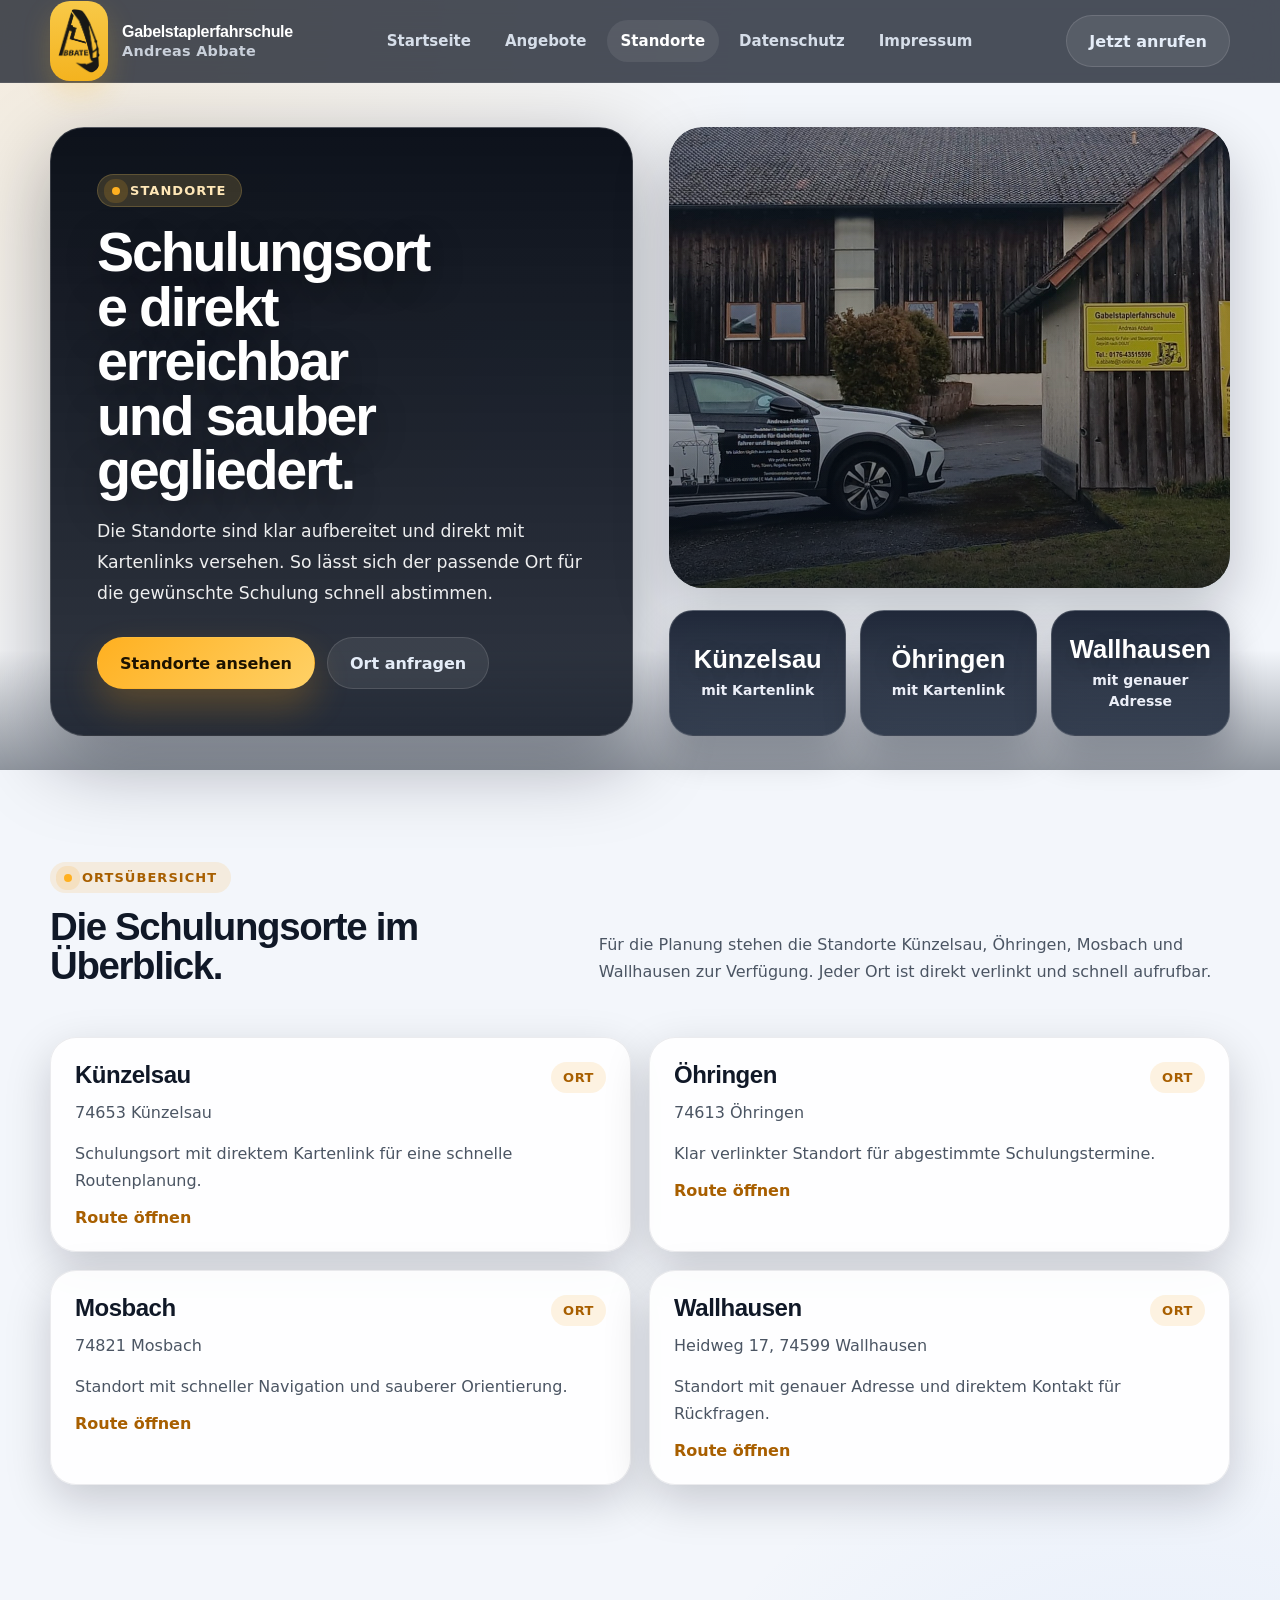
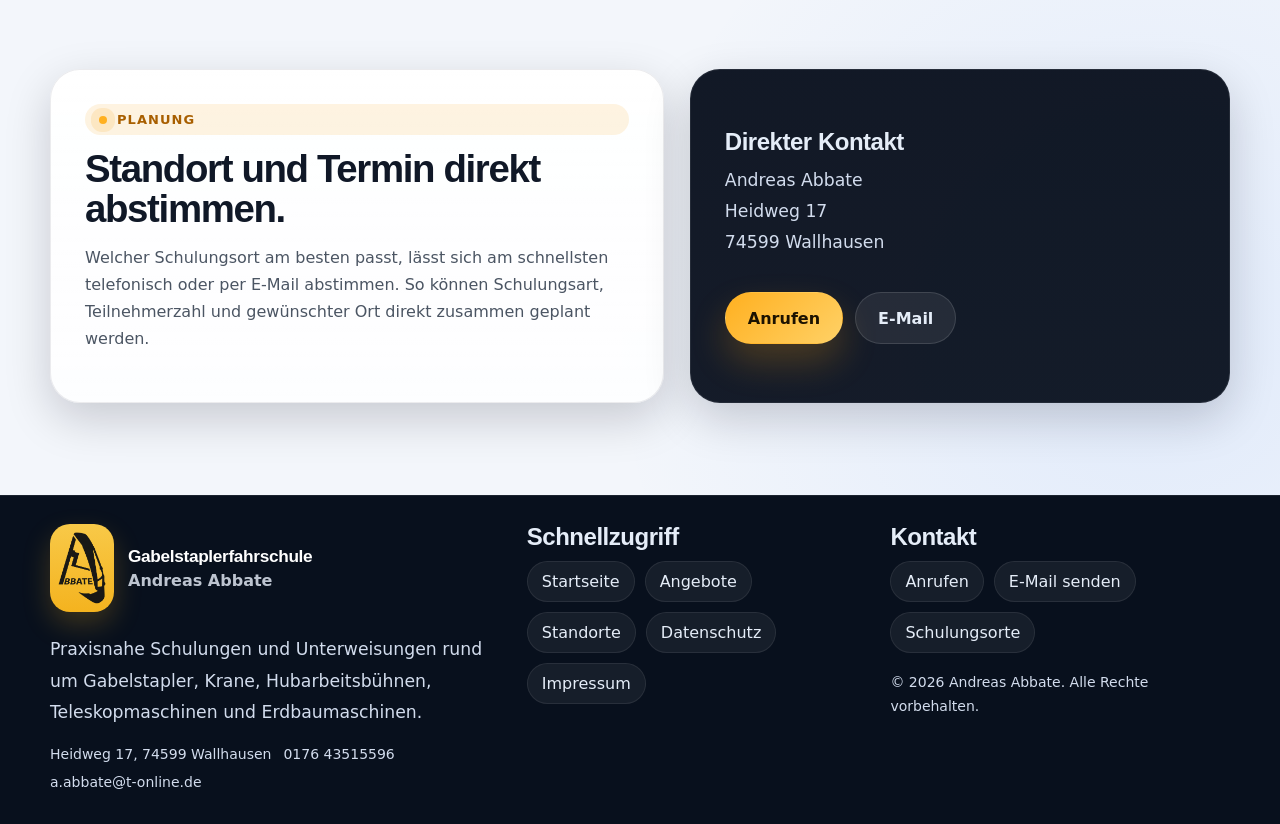
==== standorte/index.html @ abc6b9d5 "Add files via upload" ====
<!DOCTYPE html>

<html lang="de">
<head>
<meta charset="utf-8"/>
<meta content="width=device-width, initial-scale=1" name="viewport"/>
<title>Standorte | Gabelstaplerfahrschule Andreas Abbate</title>
<meta content="Schulungsorte in Künzelsau, Öhringen, Mosbach und Wallhausen übersichtlich dargestellt." name="description"/>
<link href="https://gabelstaplerfahrschule-andreas.de/standorte/" rel="canonical"/>
<meta content="#0b1220" name="theme-color"/>
<meta content="Standorte | Gabelstaplerfahrschule Andreas Abbate" property="og:title"/>
<meta content="Alle Schulungsorte direkt mit Kartenlink." property="og:description"/>
<meta content="website" property="og:type"/>
<meta content="https://gabelstaplerfahrschule-andreas.de/standorte/" property="og:url"/>
<meta content="https://gabelstaplerfahrschule-andreas.de/assets/img/hero-grid.svg" property="og:image"/>
<link href="../assets/img/favicon.svg" rel="icon" type="image/svg+xml"/>
<link href="../assets/css/styles.css" rel="stylesheet"/>
<script type="application/ld+json">{"@context": "https://schema.org", "@type": "LocalBusiness", "name": "Gabelstaplerfahrschule Andreas Abbate", "email": "a.abbate@t-online.de", "telephone": "0176 43515596", "address": {"@type": "PostalAddress", "streetAddress": "Heidweg 17", "postalCode": "74599", "addressLocality": "Wallhausen", "addressCountry": "DE"}, "url": "https://gabelstaplerfahrschule-andreas.de/"}</script>
</head>
<body class="subpage">
<header class="site-header">
<div class="header-inner">
<a aria-label="Gabelstaplerfahrschule Andreas Abbate" class="brand" href="../"><img alt="Abbate Logo" class="brand-mark" src="../assets/img/logo-abbate.png"/><span class="brand-copy"><strong>Gabelstaplerfahrschule</strong><small>Andreas Abbate</small></span></a>
<div class="nav-wrap" data-nav-wrap="">
<nav aria-label="Hauptnavigation" class="nav">
<a href="../">Startseite</a><a href="../angebote/">Angebote</a><a class="is-active" href="../standorte/">Standorte</a><a href="../datenschutz/">Datenschutz</a><a href="../impressum/">Impressum</a>
</nav>
</div>
<div class="header-actions">
<a class="btn btn--ghost" href="tel:+4917643515596">Jetzt anrufen</a>
<button aria-expanded="false" aria-label="Menü öffnen" class="burger" data-burger="" type="button">
<svg aria-hidden="true" fill="none" height="22" viewbox="0 0 24 24" width="22"><path d="M4 7H20" stroke="currentColor" stroke-linecap="round" stroke-width="2"></path><path d="M4 12H20" stroke="currentColor" stroke-linecap="round" stroke-width="2"></path><path d="M4 17H20" stroke="currentColor" stroke-linecap="round" stroke-width="2"></path></svg>
</button>
</div>
</div>
</header>
<main>
<section class="hero">
<div class="hero-grid">
<div class="hero-copy" data-reveal="">
<span class="eyebrow">Standorte</span>
<h1>Schulungsorte direkt erreichbar und sauber gegliedert.</h1>
<p class="lead">Die Standorte sind klar aufbereitet und direkt mit Kartenlinks versehen. So lässt sich der passende Ort für die gewünschte Schulung schnell abstimmen.</p>
<div class="btn-row" style="margin-top:28px;">
<a class="btn btn--primary" href="#orte">Standorte ansehen</a>
<a class="btn btn--ghost" href="mailto:a.abbate@t-online.de">Ort anfragen</a>
</div>
</div>
<div class="hero-side" data-reveal="">
<div aria-hidden="true" class="visual-card visual-card--photo visual-card--standorte"></div>
<div class="stat-panel">
<div class="stat-card"><strong>Künzelsau</strong><span>mit Kartenlink</span></div>
<div class="stat-card"><strong>Öhringen</strong><span>mit Kartenlink</span></div>
<div class="stat-card"><strong>Wallhausen</strong><span>mit genauer Adresse</span></div>
</div>
</div>
</div>
</section>
<section class="section" id="orte">
<div class="container">
<div class="section-head" data-reveal="">
<div>
<span class="eyebrow">Ortsübersicht</span>
<h2>Die Schulungsorte im Überblick.</h2>
</div>
<p class="body-copy">Für die Planung stehen die Standorte Künzelsau, Öhringen, Mosbach und Wallhausen zur Verfügung. Jeder Ort ist direkt verlinkt und schnell aufrufbar.</p>
</div>
<div class="location-grid">
<article class="location-card" data-reveal="">
<div class="location-top">
<div>
<h3>Künzelsau</h3>
<p>74653 Künzelsau</p>
</div>
<span class="tag">Ort</span>
</div>
<p>Schulungsort mit direktem Kartenlink für eine schnelle Routenplanung.</p>
<a class="inline-link" href="https://www.google.com/maps/search/?api=1&amp;query=74653+K%C3%BCnzelsau" rel="noopener" target="_blank">Route öffnen</a>
</article>
<article class="location-card" data-reveal="">
<div class="location-top">
<div>
<h3>Öhringen</h3>
<p>74613 Öhringen</p>
</div>
<span class="tag">Ort</span>
</div>
<p>Klar verlinkter Standort für abgestimmte Schulungstermine.</p>
<a class="inline-link" href="https://www.google.com/maps/search/?api=1&amp;query=74613+%C3%96hringen" rel="noopener" target="_blank">Route öffnen</a>
</article>
<article class="location-card" data-reveal="">
<div class="location-top">
<div>
<h3>Mosbach</h3>
<p>74821 Mosbach</p>
</div>
<span class="tag">Ort</span>
</div>
<p>Standort mit schneller Navigation und sauberer Orientierung.</p>
<a class="inline-link" href="https://www.google.com/maps/search/?api=1&amp;query=74821+Mosbach" rel="noopener" target="_blank">Route öffnen</a>
</article>
<article class="location-card" data-reveal="">
<div class="location-top">
<div>
<h3>Wallhausen</h3>
<p>Heidweg 17, 74599 Wallhausen</p>
</div>
<span class="tag">Ort</span>
</div>
<p>Standort mit genauer Adresse und direktem Kontakt für Rückfragen.</p>
<a class="inline-link" href="https://www.google.com/maps/search/?api=1&amp;query=Heidweg+17+74599+Wallhausen" rel="noopener" target="_blank">Route öffnen</a>
</article>
</div>
</div>
</section>
<section class="section">
<div class="container split-section">
<div class="split-panel" data-reveal="">
<span class="eyebrow">Planung</span>
<h2>Standort und Termin direkt abstimmen.</h2>
<p class="body-copy">Welcher Schulungsort am besten passt, lässt sich am schnellsten telefonisch oder per E-Mail abstimmen. So können Schulungsart, Teilnehmerzahl und gewünschter Ort direkt zusammen geplant werden.</p>
</div>
<div class="split-panel split-panel--dark" data-reveal="">
<h3>Direkter Kontakt</h3>
<p class="lead">Andreas Abbate<br/>Heidweg 17<br/>74599 Wallhausen</p>
<div class="btn-row" style="margin-top:18px;">
<a class="btn btn--primary" href="tel:+4917643515596">Anrufen</a>
<a class="btn btn--ghost" href="mailto:a.abbate@t-online.de">E-Mail</a>
</div>
</div>
</div>
</section>
</main>
<footer class="site-footer">
<div class="footer-grid">
<div><div class="footer-brand"><img alt="Abbate Logo" class="brand-mark" src="../assets/img/logo-abbate.png"/><div class="footer-brand-copy"><strong>Gabelstaplerfahrschule</strong><span>Andreas Abbate</span></div></div>

<p class="lead" style="margin-top:18px; max-width:46ch;">Praxisnahe Schulungen und Unterweisungen rund um Gabelstapler, Krane, Hubarbeitsbühnen, Teleskopmaschinen und Erdbaumaschinen.</p>
<div class="footer-meta">
<span>Heidweg 17, 74599 Wallhausen</span>
<span>0176 43515596</span>
<span>a.abbate@t-online.de</span>
</div>
</div>
<div>
<h3>Schnellzugriff</h3>
<div class="footer-links">
<a href="../">Startseite</a>
<a href="../angebote/">Angebote</a>
<a href="../standorte/">Standorte</a>
<a href="../datenschutz/">Datenschutz</a>
<a href="../impressum/">Impressum</a>
</div>
</div>
<div>
<h3>Kontakt</h3>
<div class="footer-links">
<a href="tel:+4917643515596">Anrufen</a>
<a href="mailto:a.abbate@t-online.de">E-Mail senden</a>
<a href="../standorte/">Schulungsorte</a>
</div>
<p class="small-note" style="margin-top:18px; color:var(--text-soft);">© <span data-year=""></span> Andreas Abbate. Alle Rechte vorbehalten.</p>
</div>
</div>
</footer>
<script src="../assets/js/main.js"></script>
</body>
</html>
---- assets/css/styles.css ----
:root {
  --bg: #0b1220;
  --bg-soft: #111827;
  --surface: rgba(255,255,255,0.06);
  --surface-strong: rgba(255,255,255,0.09);
  --card: #ffffff;
  --line: rgba(148,163,184,0.18);
  --line-strong: rgba(148,163,184,0.28);
  --text: #e5edf8;
  --text-soft: #d2dced;
  --text-dark: #101827;
  --muted-dark: #4b5563;
  --accent: #ffb020;
  --accent-2: #ffd166;
  --success: #10b981;
  --radius-xl: 34px;
  --radius-lg: 24px;
  --radius-md: 18px;
  --radius-sm: 12px;
  --shadow-lg: 0 24px 80px rgba(2, 8, 23, 0.34);
  --shadow-md: 0 16px 46px rgba(2, 8, 23, 0.18);
  --container: min(1180px, calc(100vw - 32px));
}

* { box-sizing: border-box; }
html { scroll-behavior: smooth; }
body {
  margin: 0;
  font-family: "Inter", "Segoe UI", system-ui, sans-serif;
  color: var(--text-dark);
  background:
    radial-gradient(circle at top left, rgba(245,158,11,0.12), transparent 28%),
    radial-gradient(circle at right 10% bottom 20%, rgba(59,130,246,0.10), transparent 24%),
    #f3f6fb;
}
img { max-width: 100%; display: block; }
a { color: inherit; text-decoration: none; }
button, input, textarea { font: inherit; }

main { overflow: clip; }
.container { width: var(--container); margin: 0 auto; }
.section { padding: 92px 0; }
.section--tight { padding: 68px 0; }
.surface-dark {
  background: linear-gradient(180deg, rgba(8,15,29,0.98), rgba(11,18,32,0.96));
  color: var(--text);
}
.surface-light {
  background: linear-gradient(180deg, rgba(255,255,255,0.86), rgba(255,255,255,0.72));
  backdrop-filter: blur(18px);
}
.eyebrow {
  display: inline-flex;
  align-items: center;
  gap: 10px;
  padding: 8px 14px;
  border-radius: 999px;
  background: rgba(245,158,11,0.12);
  color: #a85f00;
  font-size: 13px;
  font-weight: 800;
  letter-spacing: .08em;
  text-transform: uppercase;
}
.eyebrow::before {
  content: "";
  width: 8px;
  height: 8px;
  border-radius: 50%;
  background: var(--accent);
  box-shadow: 0 0 0 8px rgba(245,158,11,0.14);
}
.surface-dark .eyebrow {
  background: rgba(245,158,11,0.12);
  color: #ffd58a;
}
.h1, h1 {
  margin: 18px 0 18px;
  font-family: "Manrope", "Inter", "Segoe UI", sans-serif;
  font-size: clamp(2.5rem, 5vw, 5.4rem);
  line-height: .95;
  letter-spacing: -0.04em;
}
.h2, h2 {
  margin: 14px 0 16px;
  font-family: "Manrope", "Inter", "Segoe UI", sans-serif;
  font-size: clamp(2rem, 3vw, 3.4rem);
  line-height: 1.02;
  letter-spacing: -0.035em;
}
.h3, h3 {
  margin: 0 0 10px;
  font-family: "Manrope", "Inter", "Segoe UI", sans-serif;
  font-size: clamp(1.18rem, 2vw, 1.5rem);
  line-height: 1.1;
  letter-spacing: -0.02em;
}
p {
  margin: 0 0 1rem;
  color: inherit;
  line-height: 1.7;
}
.lead {
  font-size: clamp(1rem, 1.35vw, 1.2rem);
  line-height: 1.8;
  color: var(--text-soft);
}
.body-copy {
  color: var(--muted-dark);
  max-width: 68ch;
}
.section-head {
  display: flex;
  align-items: end;
  justify-content: space-between;
  gap: 24px;
  margin-bottom: 36px;
}
.section-head p { max-width: 62ch; }

.site-header {
  position: sticky;
  top: 0;
  z-index: 80;
  backdrop-filter: blur(18px);
  background: rgba(8,15,29,0.72);
  border-bottom: 1px solid rgba(255,255,255,0.08);
}
.header-inner {
  width: var(--container);
  margin: 0 auto;
  min-height: 82px;
  display: flex;
  align-items: center;
  justify-content: space-between;
  gap: 24px;
}
.brand {
  display: inline-flex;
  align-items: center;
  gap: 14px;
  flex-shrink: 0;
}
.brand-mark {
  width: 58px;
  height: 80px;
  padding: 8px;
  object-fit: contain;
  border-radius: 20px;
  background: linear-gradient(180deg, #f8c948, #f4b31f);
  box-shadow: 0 12px 28px rgba(245, 176, 32, 0.22);
}
.brand-copy {
  display: grid;
  gap: 4px;
  line-height: 1;
}
.brand-copy strong {
  color: #ffffff;
  font-family: "Manrope", "Inter", "Segoe UI", sans-serif;
  font-size: 1rem;
  letter-spacing: -0.02em;
}
.brand-copy small {
  color: rgba(229,237,248,0.82);
  font-size: 0.9rem;
  font-weight: 700;
  letter-spacing: 0.02em;
}
.nav {
  display: flex;
  align-items: center;
  gap: 6px;
}
.nav a {
  padding: 12px 14px;
  border-radius: 999px;
  color: rgba(229,237,248,0.9);
  font-weight: 600;
  font-size: 15px;
  transition: background .25s ease, color .25s ease, transform .25s ease;
}
.nav a:hover,
.nav a.is-active {
  background: rgba(255,255,255,0.08);
  color: white;
}
.header-actions {
  display: flex;
  align-items: center;
  gap: 10px;
}
.burger {
  display: none;
  width: 50px;
  height: 50px;
  border: 1px solid rgba(255,255,255,0.10);
  border-radius: 16px;
  background: rgba(255,255,255,0.05);
  color: white;
}
.btn {
  display: inline-flex;
  align-items: center;
  justify-content: center;
  gap: 12px;
  min-height: 52px;
  padding: 0 22px;
  border-radius: 999px;
  border: 1px solid transparent;
  font-weight: 700;
  transition: transform .25s ease, box-shadow .25s ease, background .25s ease, border-color .25s ease;
  cursor: pointer;
}
.btn:hover { transform: translateY(-2px); }
.btn--primary {
  background: linear-gradient(135deg, var(--accent), var(--accent-2));
  color: #1c1200;
  box-shadow: 0 18px 36px rgba(245,158,11,0.24);
}
.btn--ghost {
  background: rgba(255,255,255,0.08);
  color: var(--text);
  border-color: rgba(255,255,255,0.12);
}
.btn--light {
  background: white;
  color: var(--text-dark);
  border-color: rgba(15,23,42,0.10);
  box-shadow: var(--shadow-md);
}
.btn-row {
  display: flex;
  flex-wrap: wrap;
  gap: 12px;
}

.hero {
  position: relative;
  padding: 44px 0 34px;
  background:
    radial-gradient(circle at top right, rgba(245,158,11,0.20), transparent 18%),
    radial-gradient(circle at left 10% 10%, rgba(59,130,246,0.14), transparent 24%),
    linear-gradient(180deg, #07111f 0%, #0b1220 100%);
  color: var(--text);
}
.hero::after {
  content: "";
  position: absolute;
  inset: auto 0 0 0;
  height: 120px;
  background: linear-gradient(180deg, rgba(7,17,31,0), rgba(7,17,31,0.42));
  pointer-events: none;
}
.hero-grid {
  position: relative;
  z-index: 1;
  width: var(--container);
  margin: 0 auto;
  display: grid;
  grid-template-columns: minmax(0, 1.02fr) minmax(400px, .98fr);
  gap: 36px;
  align-items: stretch;
}
.hero-copy {
  min-width: 0;
  padding: clamp(28px, 4vw, 46px);
  border-radius: var(--radius-xl);
  overflow: hidden;
  background: linear-gradient(180deg, rgba(5,10,20,0.97), rgba(10,17,30,0.84));
  border: 1px solid rgba(255,255,255,0.16);
  box-shadow: var(--shadow-lg);
}
.hero-copy .lead {
  max-width: 58ch;
  color: rgba(255,255,255,0.92);
}
.hero h1,
.hero h2 {
  max-width: 11.5ch;
  color: #ffffff;
  font-size: clamp(2.4rem, 4.35vw, 4.9rem);
  line-height: 0.98;
  text-wrap: balance;
  overflow-wrap: anywhere;
  hyphens: auto;
  text-shadow: 0 10px 34px rgba(0,0,0,0.34);
}
.hero .eyebrow {
  background: rgba(255,209,102,0.16);
  color: #ffe7b7;
  border: 1px solid rgba(255,209,102,0.20);
}
.hero .eyebrow::before { box-shadow: 0 0 0 8px rgba(255,176,32,0.16); }
.hero-accent {
  color: #ffd97a;
}
.hero .badge { color: #ffffff; }
.hero .info-chip { color: #eef4ff; }
.hero-badges {
  display: flex;
  flex-wrap: wrap;
  gap: 10px;
  margin: 26px 0 0;
}
.hero-copy > * {
  position: relative;
  z-index: 1;
}
.hero-side,
.visual-card {
  min-width: 0;
}
.badge {
  padding: 10px 14px;
  border-radius: 999px;
  background: rgba(8,18,34,0.46);
  border: 1px solid rgba(255,255,255,0.14);
  color: var(--text);
  font-size: 14px;
  font-weight: 600;
}
.hero-side {
  display: grid;
  grid-template-rows: 1fr auto;
  gap: 22px;
}
.visual-card {
  position: relative;
  overflow: hidden;
  min-height: 460px;
  border-radius: var(--radius-xl);
  background: linear-gradient(180deg, rgba(255,255,255,0.06), rgba(255,255,255,0.02));
  border: none;
  box-shadow: 0 24px 56px rgba(2,8,23,0.22);
  background-clip: padding-box;
}
.visual-card::before {
  content: "";
  position: absolute;
  inset: 0;
  background: url("../img/hero-grid.svg") center/cover no-repeat;
  opacity: .94;
}

.visual-card--photo {
  background-color: #091320;
  background-repeat: no-repeat;
  background-size: cover;
  border: none;
}

.visual-card--photo::before {
  background:
    linear-gradient(180deg, rgba(6,12,22,0.02), rgba(6,12,22,0.24)),
    linear-gradient(90deg, rgba(6,12,22,0.08), rgba(6,12,22,0.02));
  opacity: 1;
}

.visual-card--photo::after {
  content: "";
  position: absolute;
  inset: auto 0 0 0;
  height: 42%;
  background: linear-gradient(180deg, rgba(7,17,31,0), rgba(7,17,31,0.58));
  pointer-events: none;
}

.visual-card--home {
  background-image: url("../img/hero-home.jpg");
  background-position: 34% center;
}

.visual-card--angebote {
  background-image: url("../img/hero-angebote.jpg");
  background-position: 42% center;
}

.visual-card--standorte {
  background-image: url("../img/hero-standorte.jpg");
  background-position: 58% center;
}
.stat-panel {
  display: grid;
  grid-template-columns: repeat(3, 1fr);
  gap: 14px;
}
.stat-card {
  min-height: 126px;
  padding: 18px;
  border-radius: var(--radius-lg);
  display: flex;
  flex-direction: column;
  justify-content: center;
  align-items: center;
  text-align: center;
  background: linear-gradient(180deg, rgba(11,20,38,0.90), rgba(16,28,48,0.78));
  backdrop-filter: blur(14px);
  border: 1px solid rgba(255,255,255,0.16);
  box-shadow: 0 18px 36px rgba(2,8,23,0.24);
}
.stat-card strong {
  display: block;
  font-size: clamp(1.55rem, 2vw, 2rem);
  font-family: "Manrope", "Inter", "Segoe UI", sans-serif;
  color: #ffffff;
  margin-bottom: 6px;
  text-shadow: 0 6px 20px rgba(0,0,0,0.28);
}
.stat-card span {
  max-width: 16ch;
  color: rgba(244,247,255,0.96);
  font-size: 14px;
  font-weight: 600;
  line-height: 1.5;
}
.info-marquee {
  margin-top: 22px;
  display: grid;
  grid-template-columns: repeat(3, 1fr);
  gap: 14px;
}
.info-chip {
  padding: 16px 18px;
  border-radius: 18px;
  background: linear-gradient(180deg, rgba(9,18,34,0.86), rgba(14,27,48,0.76));
  border: 1px solid rgba(255,255,255,0.14);
  color: #ffffff;
  font-weight: 700;
  box-shadow: 0 16px 34px rgba(2,8,23,0.18);
}

.feature-band {
  margin-top: -26px;
  position: relative;
  z-index: 2;
}
.feature-grid {
  width: var(--container);
  margin: 0 auto;
  display: grid;
  grid-template-columns: repeat(4, 1fr);
  gap: 16px;
}
.feature-card {
  padding: 22px 20px;
  border-radius: 22px;
  background: rgba(255,255,255,0.88);
  backdrop-filter: blur(12px);
  border: 1px solid rgba(15,23,42,0.08);
  box-shadow: var(--shadow-md);
}
.feature-card strong {
  display: block;
  font-size: 1.02rem;
  margin-bottom: 10px;
}
.feature-card p {
  color: var(--muted-dark);
  font-size: 14px;
  margin: 0;
}

.tag {
  display: inline-flex;
  width: fit-content;
  padding: 8px 12px;
  border-radius: 999px;
  background: rgba(245,158,11,0.12);
  color: #a85f00;
  font-size: 13px;
  font-weight: 800;
  letter-spacing: .04em;
  text-transform: uppercase;
}

.card-grid {
  display: grid;
  grid-template-columns: repeat(3, minmax(0, 1fr));
  gap: 20px;
}
.service-card,
.value-card,
.location-card,
.info-card,
.legal-card,
.faq-item,
.process-card {
  border-radius: 26px;
  background: rgba(255,255,255,0.88);
  border: 1px solid rgba(15,23,42,0.08);
  box-shadow: var(--shadow-md);
}
.service-card {
  padding: 26px;
  display: flex;
  flex-direction: column;
  gap: 16px;
}
.service-card ul {
  margin: 0;
  padding: 0;
  list-style: none;
  display: grid;
  gap: 10px;
}
.service-card li {
  position: relative;
  padding-left: 22px;
  color: var(--muted-dark);
}
.service-card li::before {
  content: "";
  position: absolute;
  left: 0;
  top: .72em;
  width: 10px;
  height: 10px;
  border-radius: 50%;
  background: linear-gradient(135deg, var(--accent), var(--accent-2));
}
.split-section {
  display: grid;
  grid-template-columns: minmax(0, 1fr) minmax(280px, .88fr);
  gap: 26px;
  align-items: stretch;
}
.split-panel {
  padding: 34px;
  border-radius: 30px;
  display: flex;
  flex-direction: column;
  justify-content: center;
  background: linear-gradient(180deg, rgba(255,255,255,0.94), rgba(255,255,255,0.84));
  border: 1px solid rgba(15,23,42,0.08);
  box-shadow: var(--shadow-md);
}
.split-panel--list {
  align-items: flex-start;
}
.split-panel-title {
  margin-bottom: 18px;
  color: #101827;
}
.bullet-list {
  margin: 0;
  padding-left: 20px;
  display: grid;
  gap: 12px;
}
.bullet-list--dark {
  color: #101827;
}
.split-panel--dark {
  background: linear-gradient(180deg, rgba(8,15,29,0.96), rgba(11,18,32,0.96));
  color: var(--text);
  border-color: rgba(255,255,255,0.08);
}
.metric-grid {
  display: grid;
  grid-template-columns: repeat(2, minmax(0, 1fr));
  gap: 16px;
  margin-top: 18px;
}
.metric {
  padding: 20px;
  border-radius: 22px;
  background: rgba(255,255,255,0.06);
  border: 1px solid rgba(255,255,255,0.08);
}
.metric strong {
  display: block;
  font-size: 1.8rem;
  margin-bottom: 8px;
}
.metric span { color: var(--text-soft); }

.process-grid {
  display: grid;
  grid-template-columns: repeat(2, minmax(0, 1fr));
  gap: 20px;
}
.process-card {
  min-height: 100%;
  padding: 28px;
  position: relative;
  overflow: hidden;
  background: linear-gradient(180deg, rgba(255,255,255,0.96), rgba(248,250,254,0.92));
}
.process-step {
  width: 52px;
  height: 52px;
  display: grid;
  place-items: center;
  border-radius: 18px;
  background: rgba(245,158,11,0.14);
  color: #a85f00;
  font-weight: 800;
  margin-bottom: 18px;
}
.process-card h3 {
  margin-bottom: 12px;
}
.process-card p {
  margin: 0;
  color: var(--muted-dark);
}

.dark-showcase {
  padding: 34px;
  border-radius: 30px;
  background: linear-gradient(135deg, #0d1729, #0b1220);
  color: var(--text);
  border: 1px solid rgba(255,255,255,0.08);
  box-shadow: var(--shadow-lg);
}
.equipment-grid {
  display: grid;
  grid-template-columns: repeat(2, minmax(0, 1fr));
  gap: 16px;
  margin-top: 24px;
}
.equipment-card {
  padding: 20px;
  border-radius: 22px;
  background: rgba(255,255,255,0.06);
  border: 1px solid rgba(255,255,255,0.10);
}
.equipment-card strong { display: block; margin-bottom: 8px; }
.equipment-card p { color: var(--text-soft); margin: 0; }

.location-grid {
  display: grid;
  grid-template-columns: repeat(2, minmax(0, 1fr));
  gap: 18px;
}
.location-card {
  padding: 24px;
  display: flex;
  flex-direction: column;
  gap: 14px;
}
.location-top {
  display: flex;
  justify-content: space-between;
  gap: 12px;
  align-items: start;
}
.location-card p { color: var(--muted-dark); margin: 0; }
.location-card a.inline-link,
.inline-link {
  color: #a85f00;
  font-weight: 700;
}

.filter-bar {
  display: flex;
  flex-wrap: wrap;
  gap: 10px;
  margin: 0 0 26px;
}
.filter-btn {
  border: 1px solid rgba(15,23,42,0.08);
  background: rgba(255,255,255,0.74);
  color: var(--text-dark);
  padding: 10px 16px;
  border-radius: 999px;
  font-weight: 700;
  cursor: pointer;
}
.filter-btn.is-active {
  background: linear-gradient(135deg, var(--accent), var(--accent-2));
  color: #1c1200;
  border-color: transparent;
}

.contact-wrap {
  display: grid;
  grid-template-columns: minmax(0, .95fr) minmax(320px, 1.05fr);
  gap: 22px;
}
.info-card,
.legal-card,
.faq-item {
  padding: 28px;
}
.contact-list {
  display: grid;
  gap: 16px;
  margin: 24px 0 0;
}
.contact-item {
  display: grid;
  gap: 4px;
}
.contact-item span {
  color: var(--muted-dark);
  font-size: 14px;
}
.form-card {
  padding: 28px;
  border-radius: 30px;
  background: linear-gradient(180deg, rgba(255,255,255,0.92), rgba(255,255,255,0.82));
  border: 1px solid rgba(15,23,42,0.08);
  box-shadow: var(--shadow-md);
}
.form-grid {
  display: grid;
  grid-template-columns: repeat(2, 1fr);
  gap: 14px;
}
.field {
  display: grid;
  gap: 8px;
}
.field label {
  font-size: 14px;
  font-weight: 700;
  color: #364152;
}
.field input,
.field textarea {
  width: 100%;
  padding: 14px 16px;
  border-radius: 16px;
  border: 1px solid rgba(148,163,184,0.34);
  background: rgba(255,255,255,0.88);
  outline: none;
  transition: border-color .25s ease, box-shadow .25s ease;
}
.field input:focus,
.field textarea:focus {
  border-color: rgba(245,158,11,0.7);
  box-shadow: 0 0 0 4px rgba(245,158,11,0.16);
}
.field--full { grid-column: 1 / -1; }
.form-note {
  margin-top: 14px;
  font-size: 14px;
  color: var(--muted-dark);
}
.form-success {
  display: none;
  margin-top: 14px;
  padding: 14px 16px;
  border-radius: 16px;
  background: rgba(16,185,129,0.10);
  color: #065f46;
  font-weight: 700;
}
.form-success.is-visible { display: block; }

.faq-grid {
  display: grid;
  grid-template-columns: repeat(3, 1fr);
  gap: 18px;
}
.faq-item p { color: var(--muted-dark); margin: 0; }

.legal-layout {
  display: grid;
  grid-template-columns: minmax(0, .78fr) minmax(280px, .52fr);
  gap: 22px;
}
.legal-stack {
  display: grid;
  gap: 18px;
}
.legal-card p,
.legal-card li { color: var(--muted-dark); }
.legal-card ul { margin: 0; padding-left: 18px; display: grid; gap: 10px; }
.legal-aside {
  position: sticky;
  top: 110px;
  align-self: start;
}
.small-note {
  font-size: 14px;
  color: var(--muted-dark);
}

.site-footer {
  padding: 28px 0 34px;
  background: #08101d;
  color: var(--text);
  border-top: 1px solid rgba(255,255,255,0.08);
}
.footer-grid {
  width: var(--container);
  margin: 0 auto;
  display: grid;
  grid-template-columns: 1.2fr .9fr .9fr;
  gap: 24px;
}
.footer-brand {
  display: inline-flex;
  align-items: center;
  gap: 14px;
}
.footer-brand .brand-mark {
  width: 64px;
  height: 88px;
}
.footer-brand-copy {
  display: grid;
  gap: 4px;
}
.footer-brand-copy strong {
  color: #ffffff;
  font-family: "Manrope", "Inter", "Segoe UI", sans-serif;
  font-size: 1.08rem;
  letter-spacing: -0.02em;
}
.footer-brand-copy span {
  color: rgba(229,237,248,0.82);
  font-weight: 700;
}
.footer-links {
  display: flex;
  flex-wrap: wrap;
  gap: 10px;
}
.footer-links a {
  padding: 10px 14px;
  border-radius: 999px;
  background: rgba(255,255,255,0.06);
  border: 1px solid rgba(255,255,255,0.08);
}
.footer-meta {
  margin-top: 18px;
  display: flex;
  flex-wrap: wrap;
  gap: 12px;
  color: var(--text-soft);
  font-size: 14px;
}

[data-reveal] {
  opacity: 0;
  transform: translateY(26px);
  transition: opacity .7s ease, transform .7s ease;
}
[data-reveal].is-visible {
  opacity: 1;
  transform: translateY(0);
}

@media (max-width: 1120px) {
  .hero-grid,
  .split-section,
  .contact-wrap,
  .legal-layout { grid-template-columns: 1fr; }
  .feature-grid,
  .card-grid,
  .process-grid,
  .faq-grid,
  .location-grid { grid-template-columns: repeat(2, 1fr); }
  .legal-aside { position: static; }
}

@media (max-width: 860px) {
  .header-inner { min-height: 76px; }
  .hero h1,
  .hero h2 { max-width: 100%; }
  .process-grid { grid-template-columns: 1fr; }
  .burger { display: inline-grid; place-items: center; }
  .nav-wrap {
    position: absolute;
    left: 16px;
    right: 16px;
    top: calc(100% + 10px);
    padding: 14px;
    border-radius: 24px;
    background: rgba(8,15,29,0.96);
    border: 1px solid rgba(255,255,255,0.08);
    box-shadow: var(--shadow-lg);
    opacity: 0;
    pointer-events: none;
    transform: translateY(-8px);
    transition: .25s ease;
  }
  .nav-wrap.is-open {
    opacity: 1;
    pointer-events: auto;
    transform: translateY(0);
  }
  .nav {
    flex-direction: column;
    align-items: stretch;
  }
  .nav a { border-radius: 16px; }
  .header-actions .btn { display: none; }
  .feature-grid,
  .card-grid,
  .process-grid,
  .faq-grid,
  .location-grid,
  .info-marquee,
  .stat-panel,
  .metric-grid,
  .equipment-grid,
  .footer-grid,
  .form-grid { grid-template-columns: 1fr; }
  .section { padding: 76px 0; }
  .visual-card { min-height: 320px; }
  .brand-copy strong { font-size: .94rem; }
  .brand-copy small { font-size: .82rem; }
}

@media (max-width: 560px) {
  :root { --container: min(1180px, calc(100vw - 20px)); }
  .hero { padding-top: 26px; }
  .brand { gap: 10px; }
  .brand-mark { width: 48px; height: 66px; padding: 7px; border-radius: 16px; }
  .brand-copy strong { font-size: .86rem; }
  .brand-copy small { font-size: .76rem; }
  .hero-copy,
  .split-panel,
  .dark-showcase,
  .form-card,
  .info-card,
  .legal-card,
  .faq-item,
  .process-card,
  .service-card,
  .location-card,
  .feature-card { padding: 22px; border-radius: 24px; }
  .btn { width: 100%; }
  .btn-row { display: grid; }
  .eyebrow { font-size: 11px; }
}
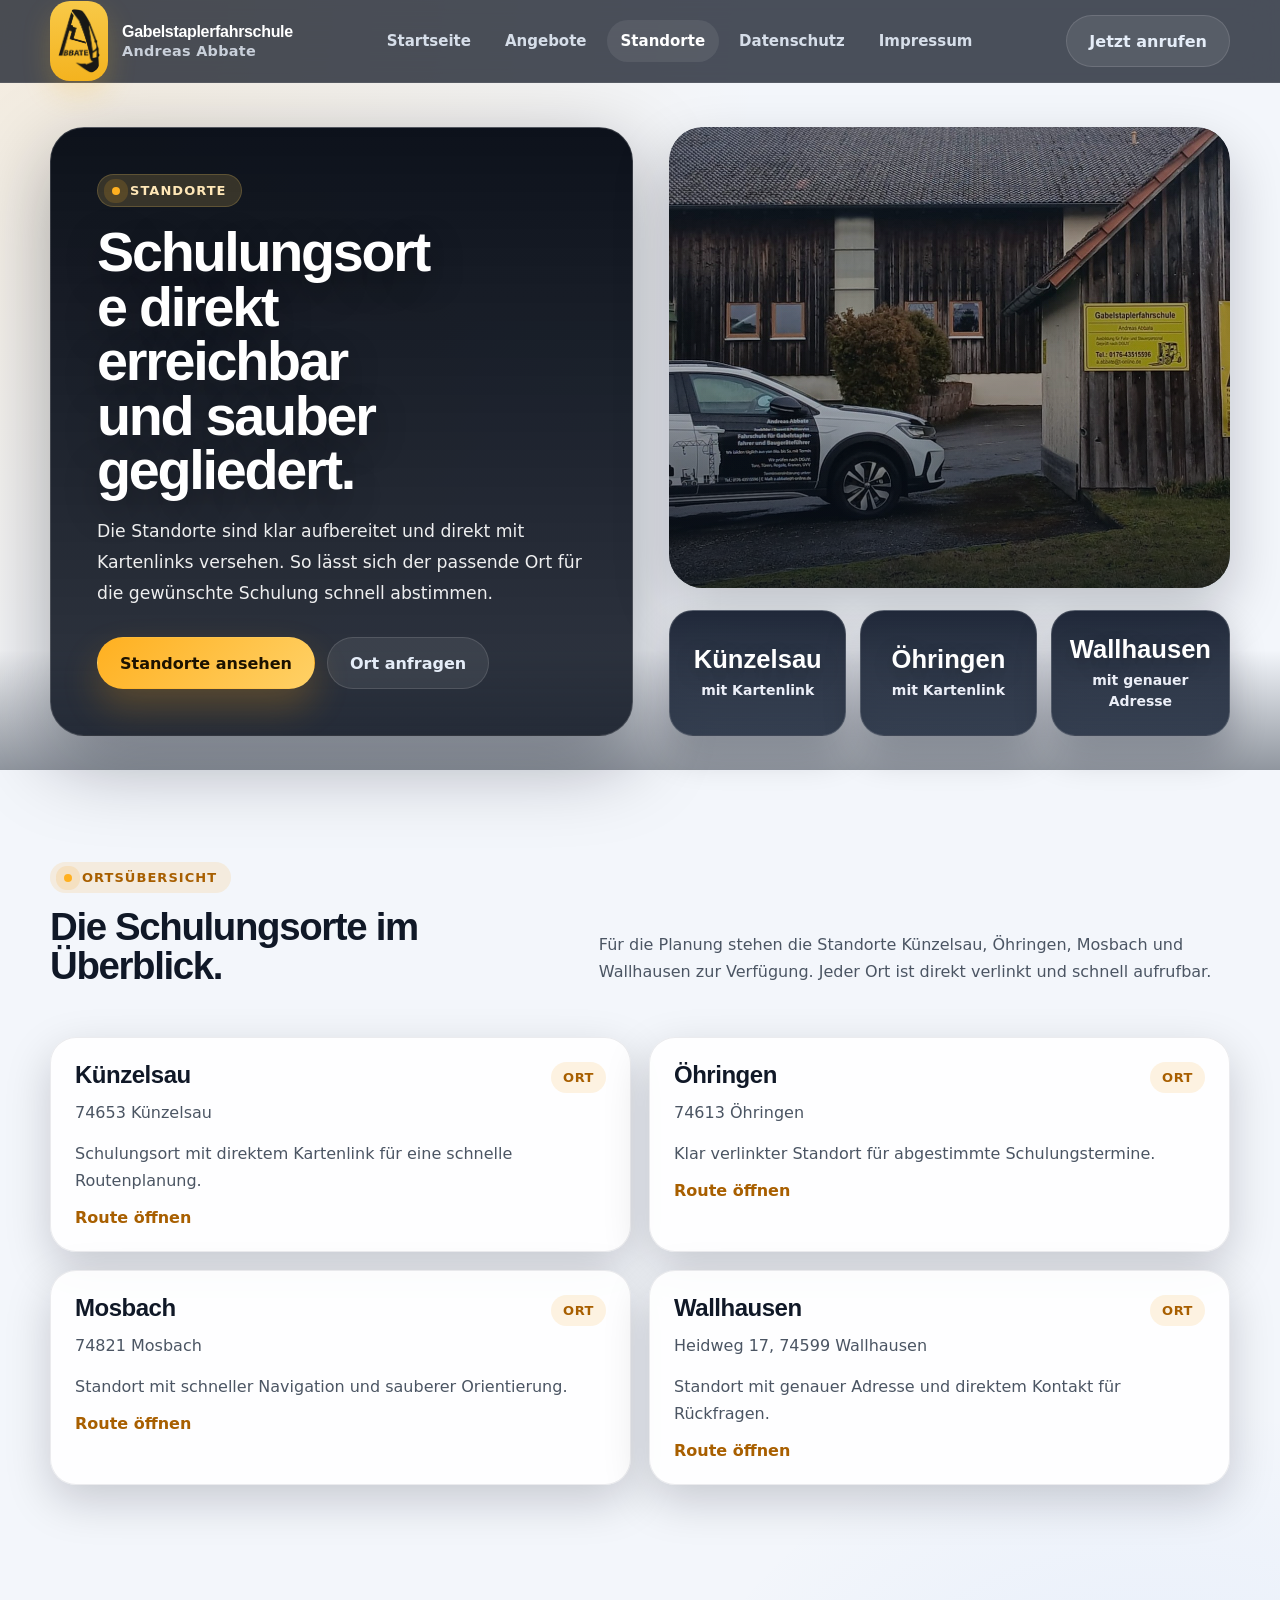
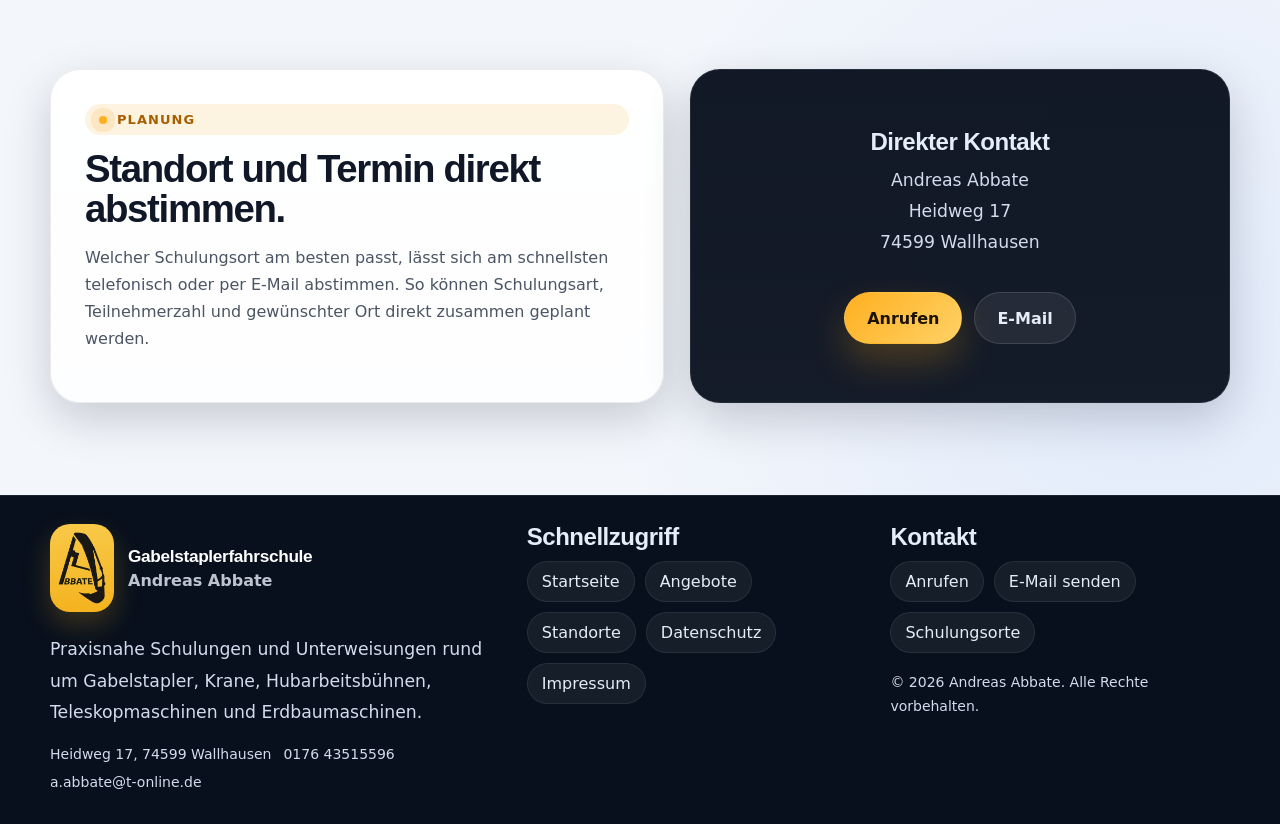
==== commit e1656797: "Add files via upload" ====
--- a/standorte/index.html
+++ b/standorte/index.html
@@ -120,7 +120,7 @@
 <h2>Standort und Termin direkt abstimmen.</h2>
 <p class="body-copy">Welcher Schulungsort am besten passt, lässt sich am schnellsten telefonisch oder per E-Mail abstimmen. So können Schulungsart, Teilnehmerzahl und gewünschter Ort direkt zusammen geplant werden.</p>
 </div>
-<div class="split-panel split-panel--dark" data-reveal="">
+<div class="split-panel split-panel--dark contact-panel-centered" data-reveal="">
 <h3>Direkter Kontakt</h3>
 <p class="lead">Andreas Abbate<br/>Heidweg 17<br/>74599 Wallhausen</p>
 <div class="btn-row" style="margin-top:18px;">
--- a/assets/css/styles.css
+++ b/assets/css/styles.css
@@ -446,6 +446,11 @@
 .feature-card {
   padding: 22px 20px;
   border-radius: 22px;
+  display: flex;
+  flex-direction: column;
+  justify-content: center;
+  gap: 10px;
+  min-height: 156px;
   background: rgba(255,255,255,0.88);
   backdrop-filter: blur(12px);
   border: 1px solid rgba(15,23,42,0.08);
@@ -454,11 +459,13 @@
 .feature-card strong {
   display: block;
   font-size: 1.02rem;
-  margin-bottom: 10px;
+  margin: 0;
+  line-height: 1.12;
 }
 .feature-card p {
   color: var(--muted-dark);
   font-size: 14px;
+  line-height: 1.55;
   margin: 0;
 }
 
@@ -624,11 +631,24 @@
 .equipment-card {
   padding: 20px;
   border-radius: 22px;
+  display: flex;
+  flex-direction: column;
+  justify-content: center;
+  gap: 10px;
+  min-height: 138px;
   background: rgba(255,255,255,0.06);
   border: 1px solid rgba(255,255,255,0.10);
 }
-.equipment-card strong { display: block; margin-bottom: 8px; }
-.equipment-card p { color: var(--text-soft); margin: 0; }
+.equipment-card strong {
+  display: block;
+  margin: 0;
+  line-height: 1.12;
+}
+.equipment-card p {
+  color: var(--text-soft);
+  line-height: 1.6;
+  margin: 0;
+}
 
 .location-grid {
   display: grid;
@@ -778,6 +798,20 @@
 .small-note {
   font-size: 14px;
   color: var(--muted-dark);
+}
+
+.contact-panel-centered {
+  align-items: center;
+  text-align: center;
+}
+.contact-panel-centered .lead {
+  max-width: 24ch;
+  margin-left: auto;
+  margin-right: auto;
+}
+.contact-panel-centered .btn-row {
+  width: 100%;
+  justify-content: center;
 }
 
 .site-footer {
@@ -908,8 +942,39 @@
   .brand-copy small { font-size: .82rem; }
 }
 
+@media (max-width: 860px) {
+  .feature-card,
+  .equipment-card {
+    align-items: center;
+    text-align: center;
+  }
+  .feature-card p,
+  .equipment-card p {
+    max-width: 28ch;
+    margin-left: auto;
+    margin-right: auto;
+  }
+}
+
 @media (max-width: 560px) {
   :root { --container: min(1180px, calc(100vw - 20px)); }
+  .section { padding: 56px 0; }
+  .section--tight { padding: 44px 0; }
+  .section-head {
+    flex-direction: column;
+    align-items: stretch;
+    gap: 14px;
+    margin-bottom: 24px;
+  }
+  .section-head > * {
+    width: 100%;
+    max-width: 100%;
+  }
+  .section-head p,
+  .body-copy,
+  .lead {
+    max-width: 100%;
+  }
   .hero { padding-top: 26px; }
   .brand { gap: 10px; }
   .brand-mark { width: 48px; height: 66px; padding: 7px; border-radius: 16px; }
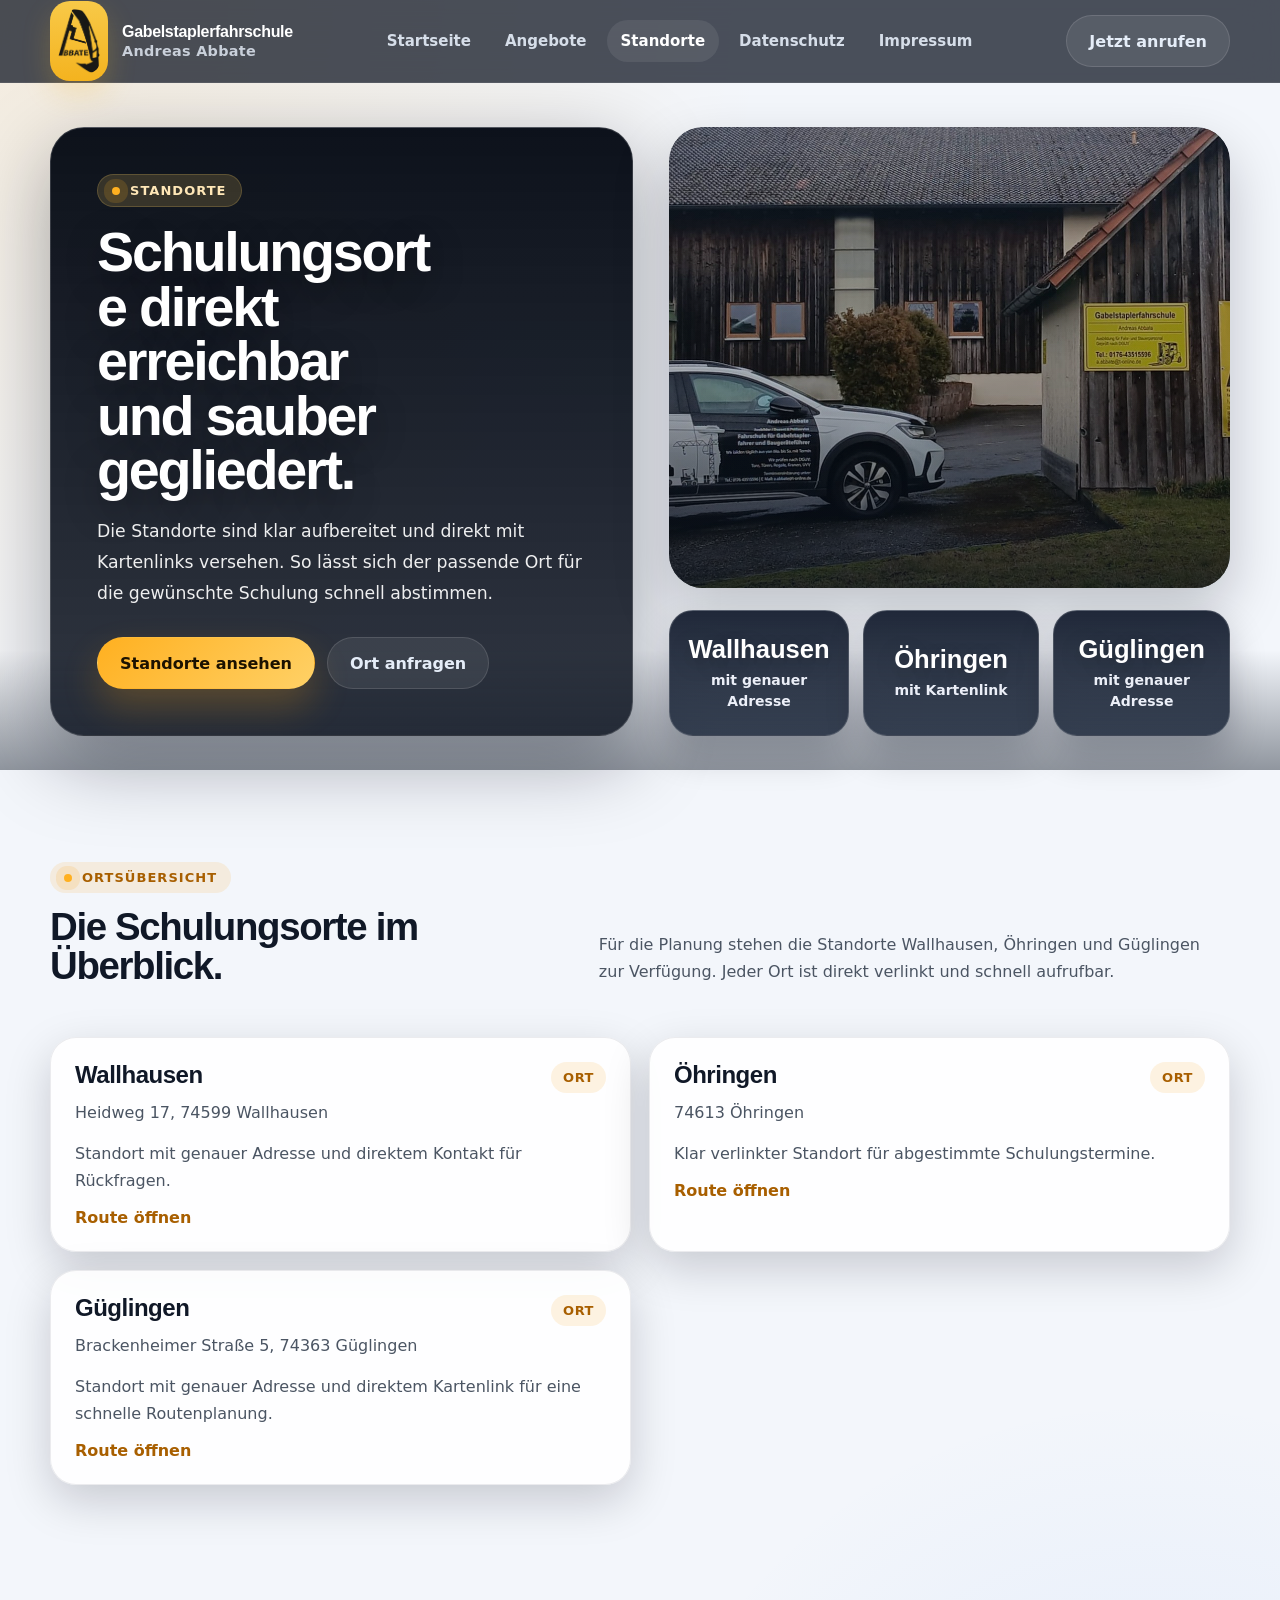
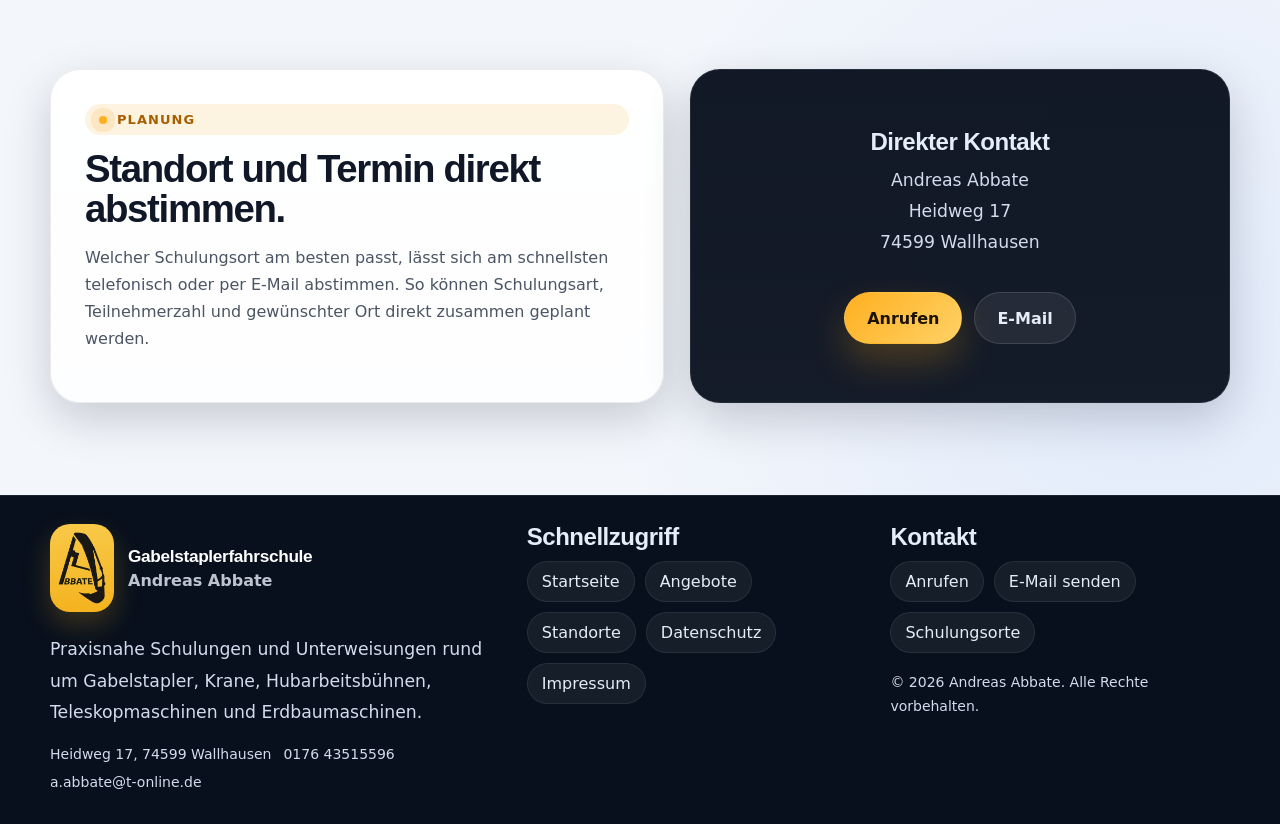
==== commit 98143a4d: "Add files via upload" ====
--- a/standorte/index.html
+++ b/standorte/index.html
@@ -5,7 +5,7 @@
 <meta charset="utf-8"/>
 <meta content="width=device-width, initial-scale=1" name="viewport"/>
 <title>Standorte | Gabelstaplerfahrschule Andreas Abbate</title>
-<meta content="Schulungsorte in Künzelsau, Öhringen, Mosbach und Wallhausen übersichtlich dargestellt." name="description"/>
+<meta content="Schulungsorte in Wallhausen, Öhringen und Güglingen übersichtlich dargestellt." name="description"/>
 <link href="https://gabelstaplerfahrschule-andreas.de/standorte/" rel="canonical"/>
 <meta content="#0b1220" name="theme-color"/>
 <meta content="Standorte | Gabelstaplerfahrschule Andreas Abbate" property="og:title"/>
@@ -49,9 +49,9 @@
 <div class="hero-side" data-reveal="">
 <div aria-hidden="true" class="visual-card visual-card--photo visual-card--standorte"></div>
 <div class="stat-panel">
-<div class="stat-card"><strong>Künzelsau</strong><span>mit Kartenlink</span></div>
+<div class="stat-card"><strong>Wallhausen</strong><span>mit genauer Adresse</span></div>
 <div class="stat-card"><strong>Öhringen</strong><span>mit Kartenlink</span></div>
-<div class="stat-card"><strong>Wallhausen</strong><span>mit genauer Adresse</span></div>
+<div class="stat-card"><strong>Güglingen</strong><span>mit genauer Adresse</span></div>
 </div>
 </div>
 </div>
@@ -63,19 +63,19 @@
 <span class="eyebrow">Ortsübersicht</span>
 <h2>Die Schulungsorte im Überblick.</h2>
 </div>
-<p class="body-copy">Für die Planung stehen die Standorte Künzelsau, Öhringen, Mosbach und Wallhausen zur Verfügung. Jeder Ort ist direkt verlinkt und schnell aufrufbar.</p>
+<p class="body-copy">Für die Planung stehen die Standorte Wallhausen, Öhringen und Güglingen zur Verfügung. Jeder Ort ist direkt verlinkt und schnell aufrufbar.</p>
 </div>
 <div class="location-grid">
 <article class="location-card" data-reveal="">
 <div class="location-top">
 <div>
-<h3>Künzelsau</h3>
-<p>74653 Künzelsau</p>
+<h3>Wallhausen</h3>
+<p>Heidweg 17, 74599 Wallhausen</p>
 </div>
 <span class="tag">Ort</span>
 </div>
-<p>Schulungsort mit direktem Kartenlink für eine schnelle Routenplanung.</p>
-<a class="inline-link" href="https://www.google.com/maps/search/?api=1&amp;query=74653+K%C3%BCnzelsau" rel="noopener" target="_blank">Route öffnen</a>
+<p>Standort mit genauer Adresse und direktem Kontakt für Rückfragen.</p>
+<a class="inline-link" href="https://www.google.com/maps/search/?api=1&amp;query=Heidweg+17+74599+Wallhausen" rel="noopener" target="_blank">Route öffnen</a>
 </article>
 <article class="location-card" data-reveal="">
 <div class="location-top">
@@ -91,24 +91,13 @@
 <article class="location-card" data-reveal="">
 <div class="location-top">
 <div>
-<h3>Mosbach</h3>
-<p>74821 Mosbach</p>
+<h3>Güglingen</h3>
+<p>Brackenheimer Straße 5, 74363 Güglingen</p>
 </div>
 <span class="tag">Ort</span>
 </div>
-<p>Standort mit schneller Navigation und sauberer Orientierung.</p>
-<a class="inline-link" href="https://www.google.com/maps/search/?api=1&amp;query=74821+Mosbach" rel="noopener" target="_blank">Route öffnen</a>
-</article>
-<article class="location-card" data-reveal="">
-<div class="location-top">
-<div>
-<h3>Wallhausen</h3>
-<p>Heidweg 17, 74599 Wallhausen</p>
-</div>
-<span class="tag">Ort</span>
-</div>
-<p>Standort mit genauer Adresse und direktem Kontakt für Rückfragen.</p>
-<a class="inline-link" href="https://www.google.com/maps/search/?api=1&amp;query=Heidweg+17+74599+Wallhausen" rel="noopener" target="_blank">Route öffnen</a>
+<p>Standort mit genauer Adresse und direktem Kartenlink für eine schnelle Routenplanung.</p>
+<a class="inline-link" href="https://www.google.com/maps/search/?api=1&amp;query=Brackenheimer+Stra%C3%9Fe+5+74363+G%C3%BCglingen" rel="noopener" target="_blank">Route öffnen</a>
 </article>
 </div>
 </div>
--- a/assets/css/styles.css
+++ b/assets/css/styles.css
@@ -693,6 +693,104 @@
   background: linear-gradient(135deg, var(--accent), var(--accent-2));
   color: #1c1200;
   border-color: transparent;
+}
+
+
+.gallery-section {
+  padding-top: 24px;
+}
+.gallery-slider {
+  position: relative;
+  padding: 22px;
+  border-radius: 32px;
+  background: linear-gradient(180deg, rgba(255,255,255,0.92), rgba(255,255,255,0.84));
+  border: 1px solid rgba(15,23,42,0.08);
+  box-shadow: var(--shadow-md);
+}
+.gallery-viewport {
+  overflow: hidden;
+  border-radius: 26px;
+}
+.gallery-track {
+  display: flex;
+  transition: transform .6s ease;
+  touch-action: pan-y;
+  will-change: transform;
+}
+.gallery-slide {
+  min-width: 100%;
+  position: relative;
+  margin: 0;
+  aspect-ratio: 16 / 9;
+  overflow: hidden;
+  border-radius: 26px;
+  background: #0b1220;
+}
+.gallery-slide img {
+  width: 100%;
+  height: 100%;
+  object-fit: cover;
+  object-position: center;
+}
+.gallery-slide::after {
+  content: "";
+  position: absolute;
+  inset: auto 0 0 0;
+  height: 34%;
+  background: linear-gradient(180deg, rgba(2,8,23,0), rgba(2,8,23,0.72));
+  pointer-events: none;
+}
+.gallery-slide figcaption {
+  position: absolute;
+  left: 20px;
+  right: 20px;
+  bottom: 18px;
+  z-index: 1;
+  color: #ffffff;
+  font-weight: 700;
+  line-height: 1.45;
+  text-shadow: 0 6px 18px rgba(0,0,0,0.35);
+}
+.gallery-controls {
+  display: flex;
+  align-items: center;
+  justify-content: space-between;
+  gap: 16px;
+  margin-top: 18px;
+}
+.gallery-arrow {
+  width: 52px;
+  height: 52px;
+  flex: 0 0 auto;
+  display: grid;
+  place-items: center;
+  border-radius: 16px;
+  border: 1px solid rgba(15,23,42,0.08);
+  background: rgba(255,255,255,0.82);
+  color: #101827;
+  cursor: pointer;
+  box-shadow: 0 10px 24px rgba(2,8,23,0.10);
+}
+.gallery-dots {
+  flex: 1;
+  display: flex;
+  flex-wrap: wrap;
+  justify-content: center;
+  gap: 10px;
+}
+.gallery-dot {
+  width: 11px;
+  height: 11px;
+  padding: 0;
+  border: 0;
+  border-radius: 999px;
+  background: rgba(148,163,184,0.45);
+  cursor: pointer;
+  transition: transform .2s ease, background .2s ease;
+}
+.gallery-dot.is-active {
+  background: linear-gradient(135deg, var(--accent), var(--accent-2));
+  transform: scale(1.18);
 }
 
 .contact-wrap {
@@ -958,23 +1056,11 @@
 
 @media (max-width: 560px) {
   :root { --container: min(1180px, calc(100vw - 20px)); }
-  .section { padding: 56px 0; }
-  .section--tight { padding: 44px 0; }
-  .section-head {
-    flex-direction: column;
-    align-items: stretch;
-    gap: 14px;
-    margin-bottom: 24px;
-  }
-  .section-head > * {
-    width: 100%;
-    max-width: 100%;
-  }
-  .section-head p,
-  .body-copy,
-  .lead {
-    max-width: 100%;
-  }
+  .gallery-slider { padding: 14px; border-radius: 24px; }
+  .gallery-slide { aspect-ratio: 4 / 5; border-radius: 20px; }
+  .gallery-slide figcaption { left: 14px; right: 14px; bottom: 12px; font-size: 14px; }
+  .gallery-controls { gap: 10px; margin-top: 14px; }
+  .gallery-arrow { width: 46px; height: 46px; border-radius: 14px; }
   .hero { padding-top: 26px; }
   .brand { gap: 10px; }
   .brand-mark { width: 48px; height: 66px; padding: 7px; border-radius: 16px; }
